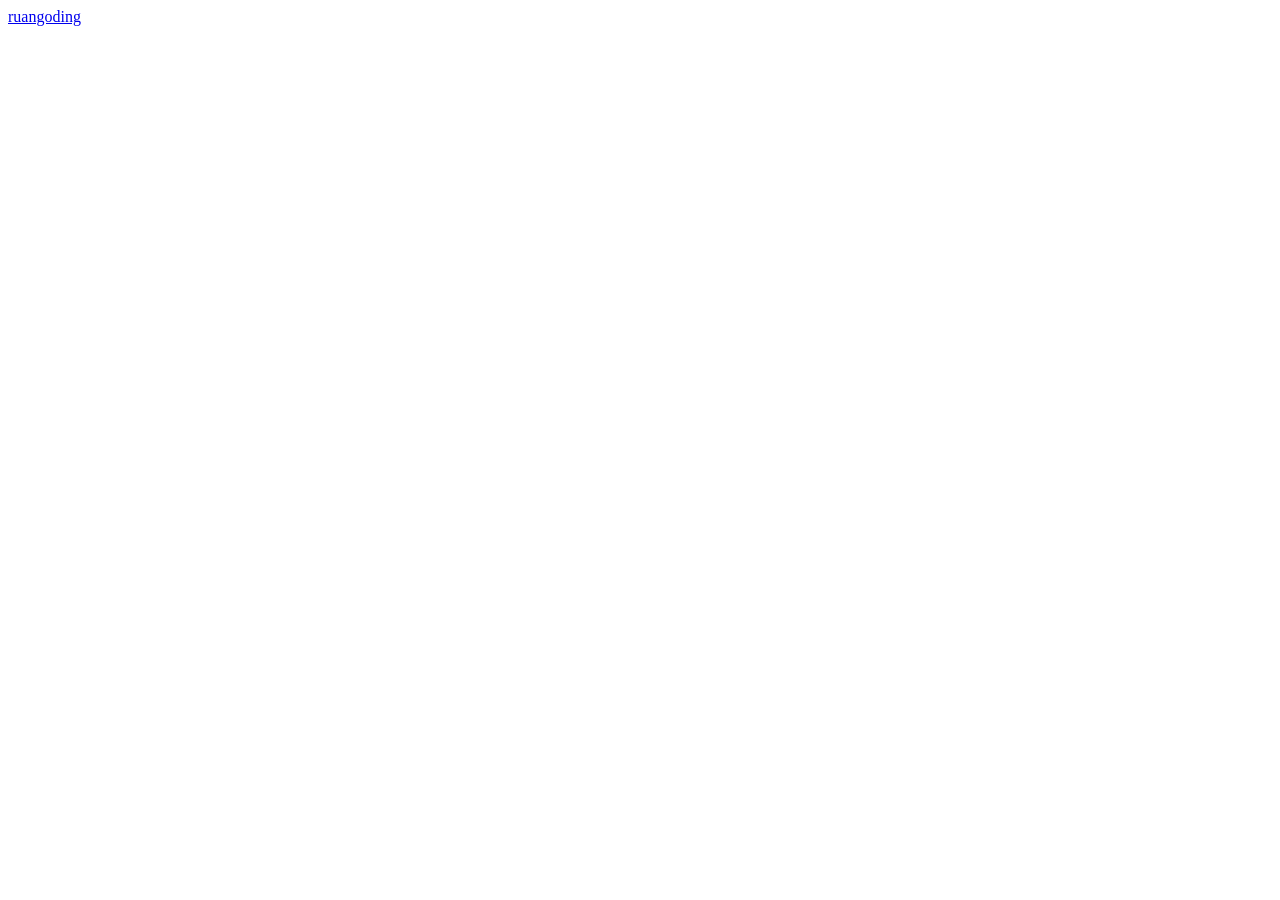
==== mini-project/index.html @ 5c9b0bd9 "semua tugas modul 1" ====
<!DOCTYPE html>
<html lang="id">
    <head>
        <meta charset="UTF-8">
        <meta name="viewport" content="width=device-width, initial-scale=1.0">
        <meta name="description" content="Ruangoding adalah platform belajar coding yang menyediakan berbagai materi dan latihan untuk meningkatkan keterampilan pemrograman Anda.">
        <title>ruangoding - tempat belajar coding</title>
        <link rel="stylesheet" href="css/style.css">
    </head>
    <body>
        <header class="header">
            <div class="container nav-wrapper">
                <a href="#" class="logo"> ruangoding</a>
                <nav aria-label="navigasi-utama">
                    <ul class="nav-links"></ul>
                    
                </nav>
            </div>
        </header>
</html>
---- mini-project/css/style.css ----
:root {
  --bg-main: #f4f5f7;
}
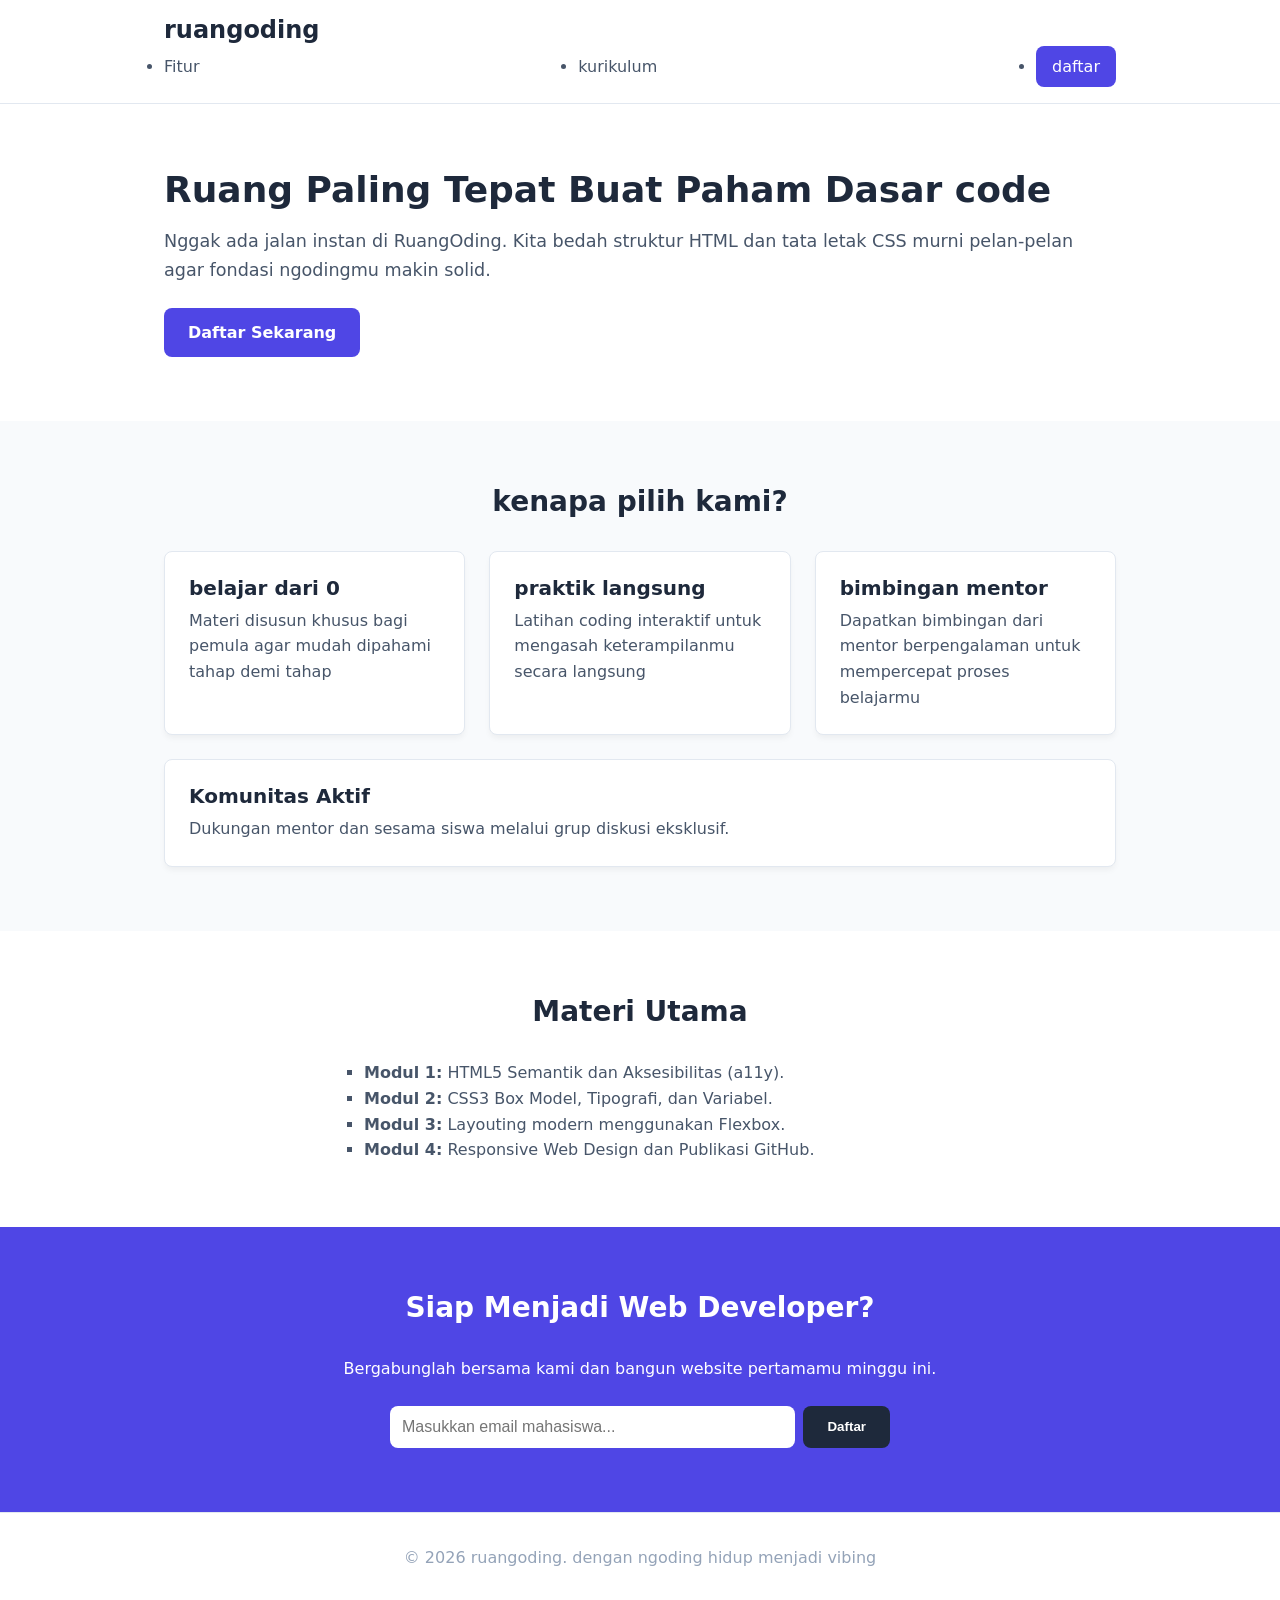
==== commit bdd6c3de: "tambahan" ====
--- a/mini-project/index.html
+++ b/mini-project/index.html
@@ -12,9 +12,75 @@
             <div class="container nav-wrapper">
                 <a href="#" class="logo"> ruangoding</a>
                 <nav aria-label="navigasi-utama">
-                    <ul class="nav-links"></ul>
-                    
+                    <ul class="nav-links">
+                        <li><a href="#fitur">Fitur</a></li>
+                        <li><a href="#kurikulum">kurikulum</a></li>
+                        <li><a id="daftar-a" href="#daftar" class="btn btn-sm">daftar</a></li>
+                    </ul>
                 </nav>
             </div>
         </header>
+
+        <main> 
+            <section class="hero container">
+                <div class="hero-text">
+                    <h1>Ruang Paling Tepat Buat Paham Dasar code</h1>
+                    <p>Nggak ada jalan instan di RuangOding. Kita bedah struktur HTML dan tata letak CSS murni pelan-pelan agar fondasi ngodingmu makin solid.</p>
+                    <a href="#daftar" class="btn">Daftar Sekarang</a>
+                </div>
+                <div class="hero-img">
+                    <img src="assets/hero.svg" alt="Ilustrasi laptop dan code">
+                </div>
+            </section>
+
+            <section id="fitur" class="bg-light">
+                <div class="container section-pad">
+                    <h2 class="text-center">kenapa pilih kami?</h2>
+                    <div class="flex-grid">
+                        <article class="card">
+                            <h3>belajar dari 0</h3>
+                            <p>Materi disusun khusus bagi pemula agar mudah dipahami tahap demi tahap</p>
+                        </article>
+                        <article class="card">
+                            <h3>praktik langsung</h3>
+                            <p>Latihan coding interaktif untuk mengasah keterampilanmu secara langsung</p>
+                        </article>
+                        <article class="card">
+                            <h3>bimbingan mentor</h3>
+                            <p>Dapatkan bimbingan dari mentor berpengalaman untuk mempercepat proses belajarmu</p>
+                        </article>
+                        <article class="card">
+                            <h3>Komunitas Aktif</h3>
+                            <p>Dukungan mentor dan sesama siswa melalui grup diskusi eksklusif.</p>
+                        </article>
+                    </div>
+                </div>
+            </section>
+            <section id="kurikulum" class="container section-pad">
+                <h2 class="text-center">Materi Utama</h2>
+                <ul class="list-materi">
+                    <li><strong>Modul 1:</strong> HTML5 Semantik dan Aksesibilitas (a11y).</li>
+                    <li><strong>Modul 2:</strong> CSS3 Box Model, Tipografi, dan Variabel.</li>
+                    <li><strong>Modul 3:</strong> Layouting modern menggunakan Flexbox.</li>
+                    <li><strong>Modul 4:</strong> Responsive Web Design dan Publikasi GitHub.</li>
+                </ul>
+            </section>
+            <section id="daftar" class="cta">
+                <div class="container section-pad text-center">
+                <h2>Siap Menjadi Web Developer?</h2>
+                <p>Bergabunglah bersama kami dan bangun website pertamamu minggu ini.</p>
+                <form class="form-daftar" action="#" method="GET">
+                    <label for="email" class="sr-only">Email Anda</label>
+                    <input type="email" id="email" name="email" placeholder="Masukkan email mahasiswa..." required>
+                    <button type="submit" class="btn btn-invert">Daftar</button>
+                </form>
+                </div>
+            </section>
+        </main>
+    <footer class="footer">
+        <div class="container">
+            <p>&copy; 2026 ruangoding. dengan ngoding hidup menjadi vibing</p>
+        </div>
+    </footer>
+</body>
 </html>
--- a/mini-project/css/style.css
+++ b/mini-project/css/style.css
@@ -1,3 +1,195 @@
 :root {
-  --bg-main: #f4f5f7;
-}+  --primary: #4f46e5;
+  --primary-hover: #4338ca;
+  --dark: #1e293b;
+  --text: #475569;
+  --bg-light: #f8fafc;
+  --radius: 8px;
+}
+
+*, *::before, *::after {
+  box-sizing: border-box;
+  margin: 0;
+  padding: 0;
+}
+
+body {
+  font-family: system-ui, sans-serif;
+  color: var(--text);
+  line-height: 1.6;
+}
+
+html{scroll-behavior: smooth;}
+
+img{ 
+  max-width: 100%;
+  height: auto;
+  display: block;
+}
+
+.sr-only {
+  position: absolute;
+  width: 1px;
+  height: 1px;
+  overflow: hidden;
+  opacity: 0;
+}
+
+.text-center {
+  text-align: center;
+}
+
+.bg-light {
+  background-color: var(--bg-light);
+}
+
+a:focus-visible, button:focus-visible, input:focus-visible {
+  outline: 3px dashed var(--primary);
+  outline-offset: 4px;
+}
+
+.container {
+  max-width: 1000px;
+  margin: 0 auto;
+  padding: 0 1.5rem;
+}
+.section-pad { padding: 4rem 1.5rem; }
+
+h1, h2, h3, .logo{ color: var(--dark); line-height: 1.2;}
+h1{ font-size: 2.25rem; margin-bottom: 1rem; }
+h2{ font-size: 1.75rem; margin-bottom: 2rem; }
+h3{ font-size: 1.25rem; margin-bottom: 0.5rem; }
+
+.btn {
+  display: inline-block;
+  background: var(--primary);
+  color: #fff;
+  padding: 0.75rem 1.5rem;
+  border-radius: var(--radius);
+  text-decoration: none;
+  font-weight: 600;
+  border: none;
+  cursor: pointer;
+}
+
+.btn:hover {
+  background: var(--primary-hover);
+}
+.btn-sm {
+  padding: 0.5rem 1rem;
+}
+.btn-invert{ 
+  background: var(--dark); 
+  color: #fff;
+}
+.btn-invert:hover{ 
+  color: #0f172a;
+}
+
+.header {
+  border-bottom: 1px solid #e2e8f0;
+  padding: 1rem 0;
+  position: sticky;
+  top: 0;
+  background: #fff;
+}
+
+.nav-wraper, .nav-links {
+  display: flex;
+  align-items: center;
+  justify-content: space-between;
+}
+.logo {
+  font-size: 1.5rem;
+  font-weight: 700;
+  text-decoration: none;
+}
+.nav-links a {
+  text-decoration: none;
+  color: var(--text);
+  font-weight: 500;
+}
+.nav-links a:hover {
+  color: var(--primary);
+}
+
+.hero { 
+  display: flex;
+  flex-wrap: wrap;
+  align-items: center;
+  gap: 2rem;
+  padding: 4rem 1.5rem;
+}
+
+.hero-text {
+  flex: 1 1 400px;
+}
+
+.hero-text p {
+  margin-bottom: 1.5rem;
+  font-size: 1.1rem;
+}
+
+hero-img {
+  flex: 1 1 300px;
+  text-align: center;
+}
+
+.flex-grid {
+  display: flex;
+  flex-wrap: wrap;
+  gap: 1.5rem;
+}
+.card {
+  flex: 1 1 280px;
+  background: #fff;
+  padding: 1.5rem;
+  border: 1px solid #e2e8f0;
+  border-radius: var(--radius);
+  box-shadow: 0 4px 6px -1px rgba(0,0,0,0.05);
+}
+
+.list-materi {
+  max-width: 600px;
+  margin: 0 auto;
+  list-style: square;
+  padding-left: 1.5rem;
+}
+
+.cta {
+  background: var(--primary);
+  color: #fff;
+}
+.cta h2, .cta p{
+  color: #fff;
+}
+.cta p{ margin-bottom: 1.5rem;}
+
+.form-daftar {
+  display: flex;
+  flex-wrap: wrap;
+  justify-content: center;
+  gap: 0.5rem;
+  max-width: 500px;
+  margin: 0 auto;
+}
+
+.form-daftar input {
+  flex: 1 1 200px;
+  padding: 0.75rem;
+  border: none;
+  border-radius: var(--radius);
+  font-size: 1rem;
+}
+
+.footer {
+  text-align: center;
+  padding: 2rem;
+  border-top: 1px solid #e2e8f0;
+  color: #94a3b8;
+  font-size: 0.875;
+}
+
+#daftar-a {
+  color: #fff;
+}
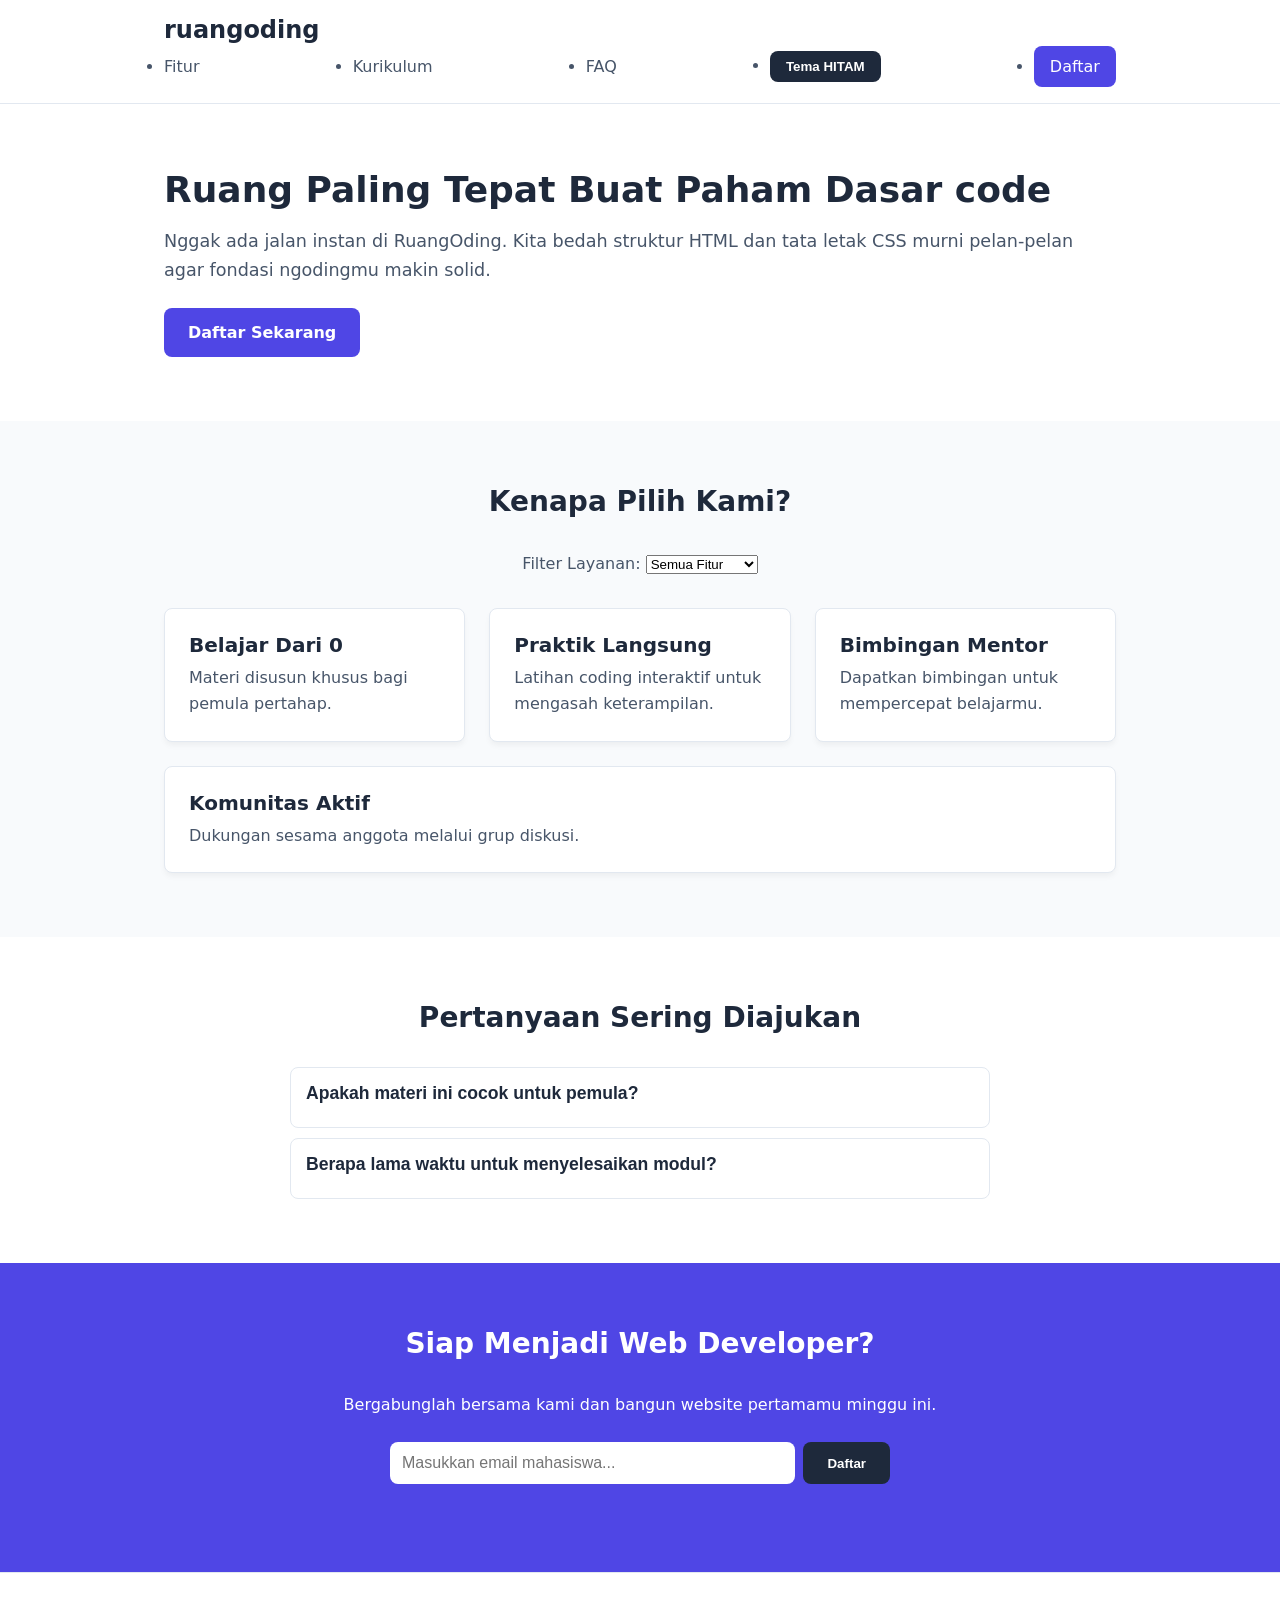
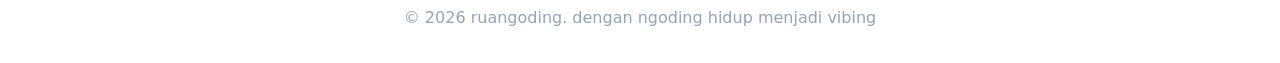
==== commit e9aad147: "modul-2" ====
--- a/mini-project/index.html
+++ b/mini-project/index.html
@@ -1,86 +1,104 @@
 <!DOCTYPE html>
 <html lang="id">
-    <head>
-        <meta charset="UTF-8">
-        <meta name="viewport" content="width=device-width, initial-scale=1.0">
-        <meta name="description" content="Ruangoding adalah platform belajar coding yang menyediakan berbagai materi dan latihan untuk meningkatkan keterampilan pemrograman Anda.">
-        <title>ruangoding - tempat belajar coding</title>
-        <link rel="stylesheet" href="css/style.css">
-    </head>
-    <body>
-        <header class="header">
-            <div class="container nav-wrapper">
-                <a href="#" class="logo"> ruangoding</a>
-                <nav aria-label="navigasi-utama">
-                    <ul class="nav-links">
-                        <li><a href="#fitur">Fitur</a></li>
-                        <li><a href="#kurikulum">kurikulum</a></li>
-                        <li><a id="daftar-a" href="#daftar" class="btn btn-sm">daftar</a></li>
-                    </ul>
-                </nav>
+<head>
+    <meta charset="UTF-8">
+    <meta name="viewport" content="width=device-width, initial-scale=1.0">
+    <title>ruangoding - tempat belajar coding</title>
+    <link rel="stylesheet" href="css/style.css">
+    <script src="js/app.js" defer></script>
+</head>
+<body>
+    <header class="header">
+        <div class="container nav-wrapper">
+            <a href="#" class="logo"> ruangoding</a>
+            <button id="mobile-menu-btn" aria-expanded="false" aria-controls="main-nav" class="btn-icon mobile-only">
+                ☰
+            </button>
+            
+            <nav id="main-nav" aria-label="navigasi-utama">
+                <ul class="nav-links">
+                    <li><a href="#fitur">Fitur</a></li>
+                    <li><a href="#kurikulum">Kurikulum</a></li>
+                    <li><a href="#faq-section">FAQ</a></li>
+                    <li><button id="theme-toggle" class="btn btn-sm btn-invert">Tema HITAM</button></li>
+                    <li><a id="daftar-a" href="#daftar" class="btn btn-sm">Daftar</a></li>
+                </ul>
+            </nav>
+        </div>
+    </header>
+
+    <main> 
+        <section class="hero container">
+            <div class="hero-text">
+                <h1>Ruang Paling Tepat Buat Paham Dasar code</h1>
+                <p>Nggak ada jalan instan di RuangOding. Kita bedah struktur HTML dan tata letak CSS murni pelan-pelan agar fondasi ngodingmu makin solid.</p>
+                <a href="#daftar" class="btn">Daftar Sekarang</a>
             </div>
-        </header>
+            <div class="hero-img">
+                <img src="assets/hero.svg" alt="Ilustrasi laptop dan code">
+            </div>
+        </section>
+        <section id="fitur" class="bg-light">
+            <div class="container section-pad">
+                <h2 class="text-center">Kenapa Pilih Kami?</h2>
+                
+                <div class="filter-container text-center" style="margin-bottom: 2rem;">
+                    <label for="filter-fitur">Filter Layanan: </label>
+                    <select id="filter-fitur">
+                        <option value="semua">Semua Fitur</option>
+                        <option value="pemula">Untuk Pemula</option>
+                        <option value="lanjutan">Untuk Lanjutan</option>
+                    </select>
+                </div>
+                <div id="fitur-grid" class="flex-grid" aria-live="polite"></div>
+            </div>
+        </section>
+        <section id="faq-section" class="container section-pad">
+            <h2 class="text-center">Pertanyaan Sering Diajukan</h2>
+            <div class="faq-container">
+                <article class="faq-item">
+                    <h3>
+                        <button class="faq-btn" aria-expanded="false" aria-controls="faq-1">
+                            Apakah materi ini cocok untuk pemula?
+                        </button>
+                    </h3>
+                    <div id="faq-1" class="faq-content">
+                        <p>Sangat cocok! Kami menyusun kurikulum dari nol agar mudah dipahami.</p>
+                    </div>
+                </article>
+                <article class="faq-item">
+                    <h3>
+                        <button class="faq-btn" aria-expanded="false" aria-controls="faq-2">
+                            Berapa lama waktu untuk menyelesaikan modul?
+                        </button>
+                    </h3>
+                    <div id="faq-2" class="faq-content">
+                        <p>Rata-rata siswa menyelesaikan satu modul dalam waktu 1-2 minggu.</p>
+                    </div>
+                </article>
+            </div>
+        </section>
 
-        <main> 
-            <section class="hero container">
-                <div class="hero-text">
-                    <h1>Ruang Paling Tepat Buat Paham Dasar code</h1>
-                    <p>Nggak ada jalan instan di RuangOding. Kita bedah struktur HTML dan tata letak CSS murni pelan-pelan agar fondasi ngodingmu makin solid.</p>
-                    <a href="#daftar" class="btn">Daftar Sekarang</a>
-                </div>
-                <div class="hero-img">
-                    <img src="assets/hero.svg" alt="Ilustrasi laptop dan code">
-                </div>
-            </section>
-
-            <section id="fitur" class="bg-light">
-                <div class="container section-pad">
-                    <h2 class="text-center">kenapa pilih kami?</h2>
-                    <div class="flex-grid">
-                        <article class="card">
-                            <h3>belajar dari 0</h3>
-                            <p>Materi disusun khusus bagi pemula agar mudah dipahami tahap demi tahap</p>
-                        </article>
-                        <article class="card">
-                            <h3>praktik langsung</h3>
-                            <p>Latihan coding interaktif untuk mengasah keterampilanmu secara langsung</p>
-                        </article>
-                        <article class="card">
-                            <h3>bimbingan mentor</h3>
-                            <p>Dapatkan bimbingan dari mentor berpengalaman untuk mempercepat proses belajarmu</p>
-                        </article>
-                        <article class="card">
-                            <h3>Komunitas Aktif</h3>
-                            <p>Dukungan mentor dan sesama siswa melalui grup diskusi eksklusif.</p>
-                        </article>
-                    </div>
-                </div>
-            </section>
-            <section id="kurikulum" class="container section-pad">
-                <h2 class="text-center">Materi Utama</h2>
-                <ul class="list-materi">
-                    <li><strong>Modul 1:</strong> HTML5 Semantik dan Aksesibilitas (a11y).</li>
-                    <li><strong>Modul 2:</strong> CSS3 Box Model, Tipografi, dan Variabel.</li>
-                    <li><strong>Modul 3:</strong> Layouting modern menggunakan Flexbox.</li>
-                    <li><strong>Modul 4:</strong> Responsive Web Design dan Publikasi GitHub.</li>
-                </ul>
-            </section>
-            <section id="daftar" class="cta">
-                <div class="container section-pad text-center">
+        <section id="daftar" class="cta">
+            <div class="container section-pad text-center">
                 <h2>Siap Menjadi Web Developer?</h2>
                 <p>Bergabunglah bersama kami dan bangun website pertamamu minggu ini.</p>
-                <form class="form-daftar" action="#" method="GET">
+                <form id="form-pendaftaran" class="form-daftar" novalidate>
                     <label for="email" class="sr-only">Email Anda</label>
                     <input type="email" id="email" name="email" placeholder="Masukkan email mahasiswa..." required>
                     <button type="submit" class="btn btn-invert">Daftar</button>
                 </form>
-                </div>
-            </section>
-        </main>
+                <p id="form-feedback" aria-live="polite" style="margin-top: 1rem; font-weight: bold;"></p>
+            </div>
+        </section>
+    </main>
+
     <footer class="footer">
         <div class="container">
             <p>&copy; 2026 ruangoding. dengan ngoding hidup menjadi vibing</p>
         </div>
     </footer>
+
+    <button id="back-to-top" class="btn btn-icon" aria-label="Kembali ke atas" hidden>↑</button>
 </body>
 </html>
--- a/mini-project/css/style.css
+++ b/mini-project/css/style.css
@@ -193,3 +193,64 @@
 #daftar-a {
   color: #fff;
 }
+
+body.dark-theme {
+  --bg-light: #0f172a;
+  --dark: #f8fafc;
+  --text: #cbd5e1;
+  background-color: #1e293b;
+  color: var(--text);
+}
+body.dark-theme .header,
+body.dark-theme .card,
+body.dark-theme .faq-content {
+  background-color: #0f172a;
+  border-color: #334155;
+}
+
+.btn-icon {
+    background: transparent;
+    border: none;
+    font-size: 1.5rem;
+    cursor: pointer;
+    color: var(--dark);
+}
+.mobile-only { display: none; }
+
+@media (max-width: 768px) {
+    .nav-wrapper { flex-wrap: wrap; }
+    .mobile-only { display: block; }
+    #main-nav {
+        display: none;
+        width: 100%;
+        margin-top: 1rem;
+    }
+    #main-nav.tampil { display: block; }
+    .nav-links {
+        flex-direction: column;
+        align-items: flex-start;
+        gap: 1rem;
+    }
+}
+
+.faq-container { display: grid; gap: 10px; max-width: 700px; margin: 0 auto; }
+.faq-item { background: #fff; border: 1px solid #e2e8f0; border-radius: var(--radius); overflow: hidden; }
+body.dark-theme .faq-item { background: #0f172a; border-color: #334155; }
+.faq-btn {
+    width: 100%; text-align: left; padding: 15px; background: transparent;
+    border: none; font-size: 1.1rem; font-weight: bold; cursor: pointer; color: var(--dark);
+}
+.faq-content { display: none; padding: 0 15px 15px; }
+.faq-content.tampil { display: block; }
+
+#back-to-top {
+    position: fixed; bottom: 20px; right: 20px;
+    background: var(--primary); color: #fff;
+    border-radius: 50%; width: 50px; height: 50px;
+    display: flex; align-items: center; justify-content: center;
+    box-shadow: 0 4px 6px rgba(0,0,0,0.1); z-index: 100;
+}
+#back-to-top[hidden] { display: none; }
+
+.feedback-error { color: #fca5a5; }
+.feedback-success { color: #86efac; }
